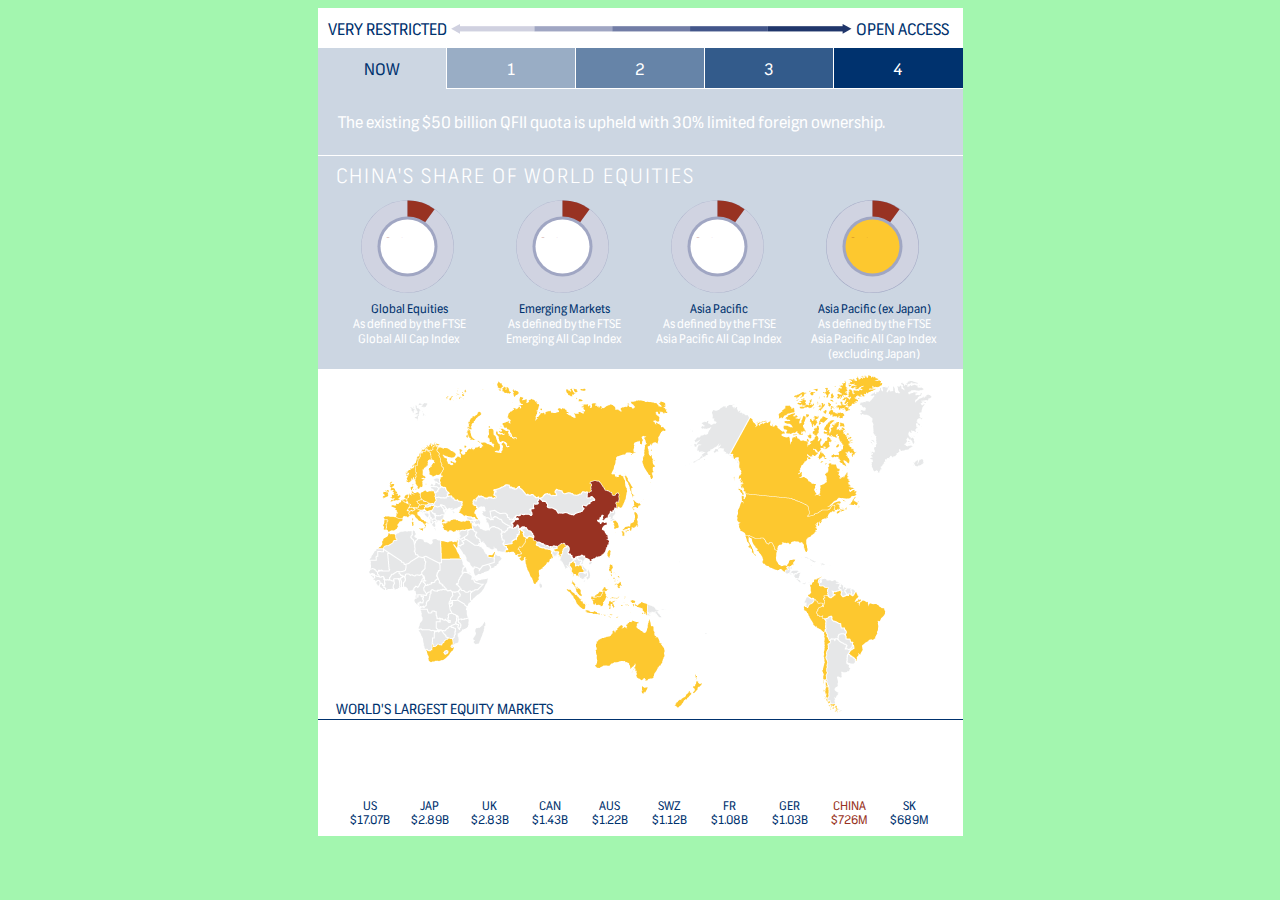
==== index.html @ be137152 "Version 0.0.2" ====
<!DOCTYPE html>
<html>
<head>
<!-- CSS -->
	<link href="css/interactive.css" type="text/css" rel="stylesheet" />
</head>
<body>
	<div id="interactiveWrapper">
<!-- Head -->
		<div id="header">
			<div class="left b5">VERY RESTRICTED</div>
			<div class="middle">
				<img src="img/range.svg" />
			</div>
			<div class="right b5">OPEN ACCESS</div>
		</div>
<!-- Menu -->
		<div id="menu">
			<div class="nav">
				<div id="now" class="button bg1 b5 selected" data-scenario="now" data-color="#ccd6e2">
					NOW
				</div>
				<div id="1" class="button bg2 w" data-scenario="1" data-color="#99adc5">
					1
				</div>
				<div id="2" class="button bg3 w" data-scenario="2" data-color="#6684a8">
					2
				</div>
				<div id="3" class="button bg4 w" data-scenario="3" data-color="#335b8b">
					3
				</div>
				<div id="4" class="button bg5 w" data-scenario="4" data-color="#00326e">
					4
				</div>
			</div>
		</div>
<!-- Region Dials -->
		<div id="dials" class="bg1">
			<div class="scenario w">
				The existing $50 billion QFII quota is upheld with 30% limited foreign ownership.
			</div>
			<div class="head w">
				CHINA'S SHARE OF WORLD EQUITIES
			</div>
			<div class="regions">
				<div class="region">
					<div id="global" class="dial">
						<svg version="1.1" xmlns="http://www.w3.org/2000/svg" x="0px" y="0px" width="93px" height="93px" viewBox="0 0 93 93" enable-background="new 0 0 93 93" xml:space="preserve">
							<g>
								<circle fill="#A0A6C3" cx="46.5" cy="46.5" r="46.3"/>
								<path opacity="0.5" fill="#FFFFFF" d="M46.5,46.499L73.551,9.269C94.111,24.208,98.67,52.986,83.729,73.551
									C68.791,94.109,40.014,98.67,19.449,83.729C-1.109,68.791-5.67,40.012,9.27,19.448C18.113,7.277,31.455,0.479,46.5,0.479
									V46.499z"/>
								<path fill="#983222" d="M46.5,46.499V0.479c10.344,0,18.682,2.71,27.051,8.79L46.5,46.499z"/>
								<circle fill="#A0A6C3" cx="46.5" cy="46.5" r="30"/>
								<circle fill="#FFFFFF" cx="46.5" cy="46.5" r="27"/>
							</g>
						</svg>
						<div class="dialBody" data-map="global"></div>
					</div>
					<div class="lead b5">
						Global Equities
					</div>
					<div class="copy w">
						As defined by the FTSE<br />
						Global All Cap Index
					</div>
				</div>
				<div class="region">
					<div id="emerging" class="dial">
						<svg version="1.1" xmlns="http://www.w3.org/2000/svg" x="0px" y="0px" width="93px" height="93px" viewBox="0 0 93 93" enable-background="new 0 0 93 93" xml:space="preserve">
							<g>
								<circle fill="#A0A6C3" cx="46.5" cy="46.5" r="46.3"/>
								<path opacity="0.5" fill="#FFFFFF" d="M46.5,46.499L73.551,9.269C94.111,24.208,98.67,52.986,83.729,73.551
									C68.791,94.109,40.014,98.67,19.449,83.729C-1.109,68.791-5.67,40.012,9.27,19.448C18.113,7.277,31.455,0.479,46.5,0.479
									V46.499z"/>
								<path fill="#983222" d="M46.5,46.499V0.479c10.344,0,18.682,2.71,27.051,8.79L46.5,46.499z"/>
								<circle fill="#A0A6C3" cx="46.5" cy="46.5" r="30"/>
								<circle fill="#FFFFFF" cx="46.5" cy="46.5" r="27"/>
							</g>
						</svg>
						<div class="dialBody" data-map="emerging"></div>
					</div>
					<div class="lead b5">
						Emerging Markets
					</div>
					<div class="copy w">
						As defined by the FTSE<br />
						Emerging All Cap Index
					</div>
				</div>
				<div class="region">
					<div id="pacific" class="dial">
						<svg version="1.1" xmlns="http://www.w3.org/2000/svg" x="0px" y="0px" width="93px" height="93px" viewBox="0 0 93 93" enable-background="new 0 0 93 93" xml:space="preserve">
							<g>
								<circle fill="#A0A6C3" cx="46.5" cy="46.5" r="46.3"/>
								<path opacity="0.5" fill="#FFFFFF" d="M46.5,46.499L73.551,9.269C94.111,24.208,98.67,52.986,83.729,73.551
									C68.791,94.109,40.014,98.67,19.449,83.729C-1.109,68.791-5.67,40.012,9.27,19.448C18.113,7.277,31.455,0.479,46.5,0.479
									V46.499z"/>
								<path fill="#983222" d="M46.5,46.499V0.479c10.344,0,18.682,2.71,27.051,8.79L46.5,46.499z"/>
								<circle fill="#A0A6C3" cx="46.5" cy="46.5" r="30"/>
								<circle fill="#FFFFFF" cx="46.5" cy="46.5" r="27"/>
							</g>
						</svg>
						<div class="dialBody" data-map="pacific"></div>
					</div>
					<div class="lead b5">
						Asia Pacific
					</div>
					<div class="copy w">
						As defined by the FTSE<br />
						Asia Pacific All Cap Index
					</div>
				</div>
				<div class="region">
					<div id="nojapan" class="dial">
						<svg version="1.1" xmlns="http://www.w3.org/2000/svg" x="0px" y="0px" width="93px" height="93px" viewBox="0 0 93 93" enable-background="new 0 0 93 93" xml:space="preserve">
							<g>
								<circle fill="#A0A6C3" cx="46.5" cy="46.5" r="46.5"/>
								<path opacity="0.5" fill="#FFFFFF" d="M46.5,46.499L73.551,9.269C94.111,24.208,98.67,52.986,83.729,73.551C68.791,94.109,40.014,98.67,19.449,83.729C-1.109,68.791-5.67,40.012,9.27,19.448C18.113,7.277,31.455,0.479,46.5,0.479V46.499z"/>
								<path fill="#983222" d="M46.5,46.499V0.479c10.344,0,18.682,2.71,27.051,8.79L46.5,46.499z"/>
								<circle fill="#A0A6C3" cx="46.5" cy="46.5" r="30"/>
								<circle fill="#FDC82F" cx="46.5" cy="46.5" r="27"/>
							</g>
						</svg>
						<div class="dialBody" data-map="nojapan"></div>
					</div>
					<div class="lead b5">
						Asia Pacific (ex Japan)
					</div>
					<div class="copy w">
						As defined by the FTSE<br />
						Asia Pacific All Cap Index<br />
						(excluding Japan)
					</div>
				</div>
			</div>
		</div>
<!-- Maps -->
		<div id="map">
			<img src="img/maps/global.png">
		</div>
<!-- Country Comparison -->
		<div id="comparison" class="b5">
			<div class="lead">
				WORLD'S LARGEST EQUITY MARKETS
			</div>
			<div class="countries">
				<div class="country">
					<div class="circle">

					</div>
					<div class="abbr">
						US
					</div>
					<div class="value">
						$17.07B
					</div>
				</div>
				<div class="country">
					<div class="circle">

					</div>
					<div class="abbr">
						JAP
					</div>
					<div class="value">
						$2.89B
					</div>
				</div>
				<div class="country">
					<div class="circle">

					</div>
					<div class="abbr">
						UK
					</div>
					<div class="value">
						$2.83B
					</div>
				</div>
				<div class="country">
					<div class="circle">

					</div>
					<div class="abbr">
						CAN
					</div>
					<div class="value">
						$1.43B
					</div>
				</div>
				<div class="country">
					<div class="circle">

					</div>
					<div class="abbr">
						AUS
					</div>
					<div class="value">
						$1.22B
					</div>
				</div>
				<div class="country">
					<div class="circle">

					</div>
					<div class="abbr">
						SWZ
					</div>
					<div class="value">
						$1.12B
					</div>
				</div>
				<div class="country">
					<div class="circle">

					</div>
					<div class="abbr">
						FR
					</div>
					<div class="value">
						$1.08B
					</div>
				</div>
				<div class="country">
					<div class="circle">

					</div>
					<div class="abbr">
						GER
					</div>
					<div class="value">
						$1.03B
					</div>
				</div>
				<div class="country r">
					<div class="circle">

					</div>
					<div class="abbr">
						CHINA
					</div>
					<div class="value">
						$726M
					</div>
				</div>
				<div class="country">
					<div class="circle">

					</div>
					<div class="abbr">
						SK
					</div>
					<div class="value">
						$689M
					</div>
				</div>
			</div>
		</div>
	</div>
<!-- JS -->
	<script src="js/lib/ko.min.js" type="text/javascript"></script>
	<script src="js/lib/ko-mapping.min.js" type="text/javascript"></script>
	<script src="js/lib/d3.min.js" type="text/javascript"></script>
	<script src="js/lib/jquery.min.js" type="text/javascript"></script>
	<script src="js/interactive.js" type="text/javascript"></script>
</body>
</html>
---- css/interactive.css ----
/*
Fonts
*/

@font-face {
	font-family: Frank;
	src: url(../font/Frank-Regular.otf);
}
@font-face {
	font-family: Frank-Italic;
	src: url(../font/Frank-Italic.otf);
}
@font-face {
	font-family: Frank-Bold;
	src: url(../font/Frank-Bold.otf);
}
@font-face {
	font-family: Frank-BoldItalic;
	src: url(../font/Frank-BoldItalic.otf);
}
@font-face {
	font-family: Frank-Light;
	src: url(../font/Frank-Light.otf);
}
@font-face {
	font-family: Frank-LightItalic;
	src: url(../font/Frank-LightItalic.otf);
}
@font-face {
	font-family: Frank-Medium;
	src: url(../font/Frank-Medium.otf);
}
@font-face {
	font-family: Frank-MediumItalic;
	src: url(../font/Frank-MediumItalic.otf);
}
@font-face {
	font-family: Frank-Thin;
	src: url(../font/Frank-Thin.otf);
}
@font-face {
	font-family: Frank-ThinItalic;
	src: url(../font/Frank-ThinItalic.otf);
}

/*
Color Palette
*/

/* white */
.w {
	color: #ffffff;
}
/* off-white */
.ow {
	color: #e5e5e5;
}
/* blue1 */
.b1 {
	color: #ccd6e2;
}
/* blue2 */
.b2 {
	color: #99adc5;
}
/* blue3 */
.b3 {
	color: #6684a8;
}
/* blue4 */
.b4 {
	color: #335b8b;
}
/* blue5 */
.b5 {
	color: #00326e;
}
/* red */
.r {
	color: #983222;
}
/* yellow */
.y {
	color: #fdc82f;
}
/* bg1 */
.bg1 {
	background-color: #ccd6e2;
}
/* bg2 */
.bg2 {
	background-color: #99adc5;
}
/* bg3 */
.bg3 {
	background-color: #6684a8;
}
/* bg4 */
.bg4 {
	background-color: #335b8b;
}
/* bg5 */
.bg5 {
	background-color: #00326e;
}

/*
 Core Styles
 */

html {
	background-color: rgba(124, 242, 141, .7);
}
#interactiveWrapper {
	position: relative;
	width: 645px;
	height: 828px;
	margin: 0 auto;
	background-color: rgba(255, 255, 255, 1);
	font-family: Frank;
}

/*
Header Styles
*/

#header {
	position: absolute;
	top: 0px;
	left: 0px;
	width: 625px;
	height: 40px;
	margin: 0 10px;
	font-size: 16px;
}
#header .left {
	position: absolute;
	top: 0px;
	left: 0px;
	width: 121px;
	height: 24px;
	padding: 12px 0 4px 0;
	display: inline-block;
}
#header .middle {
	position: absolute;
	top: 0px;
	left: 121px;
	width: 407px;
	height: 24px;
	padding: 12px 0 4px 0;
	display: inline-block;
}
#header .middle img {
	position: absolute;
	top: 0px;
	padding: 8px 0 0 0;
}
#header .right {
	position: absolute;
	top: 0px;
	left: 528px;
	width: 96px;
	height: 24px;
	padding: 12px 0 4px 0;
	display: block;
}

/*
Menu Styles
*/

#menu {
	position: absolute;
	top: 40px;
	left: 0px;
	width: 645px;
	height: 42px;
}
#menu .nav {
	position: absolute;
	top: 0px;
	left: 0px;
	width: 645px;
	height: 40px;
	font-size: 0px;
}
#menu .nav .button {
	position: relative;
	top: 0px;
	left: 0px;
	width: 128px;
	height: 28px;
	padding: 12px 0 0 0;
	display: inline-block;
	font-size: 16px;
	text-align: center;
	border-left: 1px solid #ffffff;
	border-bottom: 1px solid #ffffff;
	cursor: pointer;
}
#menu .nav .button:first-child {
	border-left: none;
}
#menu .nav .button:last-child {
	width: 129px;
}
#menu .nav .button:nth-child(1).selected {
	border-bottom: 1px solid #ccd6e2;
}
#menu .nav .button:nth-child(2).selected {
	border-bottom: 1px solid #99adc5;
}
#menu .nav .button:nth-child(3).selected {
	border-bottom: 1px solid #6684a8;
}
#menu .nav .button:nth-child(4).selected {
	border-bottom: 1px solid #335b8b;
}
#menu .nav .button:nth-child(5).selected {
	border-bottom: 1px solid #00326e;
}

/*
Dials Styles
*/

#dials {
	position: absolute;
	top: 81px;
	left: 0px;
	width: 645px;
	height: 280px;
}
#dials .scenario {
	position: absolute;
	top: 0px;
	left: 0px;
	width: 605px;
	height: 42px;
	padding: 24px 20px 0 20px;
	border-bottom: 1px solid #ffffff;
}
#dials .head {
	position: absolute;
	top: 67px;
	left: 0px;
	width: 609px;
	height: 24px;
	padding: 8px 0;
	margin: 0 18px;
	font-family: Frank-Light;
	font-size: 20px;
	letter-spacing: 2px;
}
#dials .regions {
	position: absolute;
	top: 107px;
	left: 0px;
	width: 617px;
	height: 164px;
	padding: 4px 0 5px 0;
	margin: 0 14px;
}
#dials .regions .region {
	position: relative;
	top: 0px;
	left: 0px;
	width: 132px;
	height: inherit;
	padding: 0 10px;
	display: inline-block;
	font-size: 0px;
	text-align: center;
}
#dials .regions .region .dial {
	position: relative;
	width: 132px;
	height: 93px;
}
#dials .regions .region .dial .percent {
	position: absolute;
	top: 0px;
	left: 0px;
	width: 53px;
	height: 21px;
	margin: 35px 41px;
	padding: 2px 0 0 0;
	font-size: 16px;
	text-align: center;
}
#dials .regions .region .dial .dialBody {
	position: absolute;
	top: 0px;
	left: 0px;
	width: 93px;
	height: 93px;
	margin: 0 20px;
	background: transparent;
	cursor: pointer;
	z-index: 1000;
}
#dials .regions .region .lead {
	position: absolute;
	top: 93px;
	left: 0px;
	width: 155px;
	height: 16px;
	padding: 8px 0 0 0;
	font-size: 12px;
	text-align: center;
}
#dials .regions .region .copy {
	position: absolute;
	top: 116px;
	left: 0px;
	width: 155px;
	height: 20px;
	font-size: 12px;
	text-align: center;
}

/*
Map Styles
*/

#map {
	position: absolute;
	top: 361px;
	left: 0px;
	width: 645px;
	height: 350px;
}
#map .img1 {

}
#map .img2 {

}
#map .img3 {

}
#map .img4 {

}
#map .img5 {

}

/*
Comparison Styles
*/

#comparison {
	position: absolute;
	top: 684px;
	left: 0px;
	width: 645px;
	height: 144px;
	font-size: 0px;
}
#comparison .lead {
	position: absolute;
	top: 0px;
	left: 0px;
	width: 609px;
	height: 19px;
	padding: 8px 18px 0 18px;
	font-size: 14px;
	border-bottom: 1px solid #00326e;
}
#comparison .countries {
	position: absolute;
	top: 28px;
	left: 0px;
	width: 601px;
	height: 116px;
	padding: 0 22px;
}
#comparison .countries .country {
	position: relative;
	top: 0px;
	left: 0px;
	width: 60px;
	height: 100px;
	padding: 8px 0;
	font-size: 12px;
	display: inline-block;
}
#comparison .countries .country .circle {
	position: absolute;
	top: 0px;
	left: 0px;
	width: 60px;
	height: 68px;
	padding: 8px 0 0 0;
	display: block;
}
#comparison .countries .country .abbr {
	position: absolute;
	top: 76px;
	left: 0px;
	width: 60px;
	height: 16px;
	padding: 2px 0 0 0;
	text-align: center;
}
#comparison .countries .country .value {
	position: absolute;
	top: 92px;
	left: 0px;
	width: 60px;
	height: 16px;
	text-align: center;
}
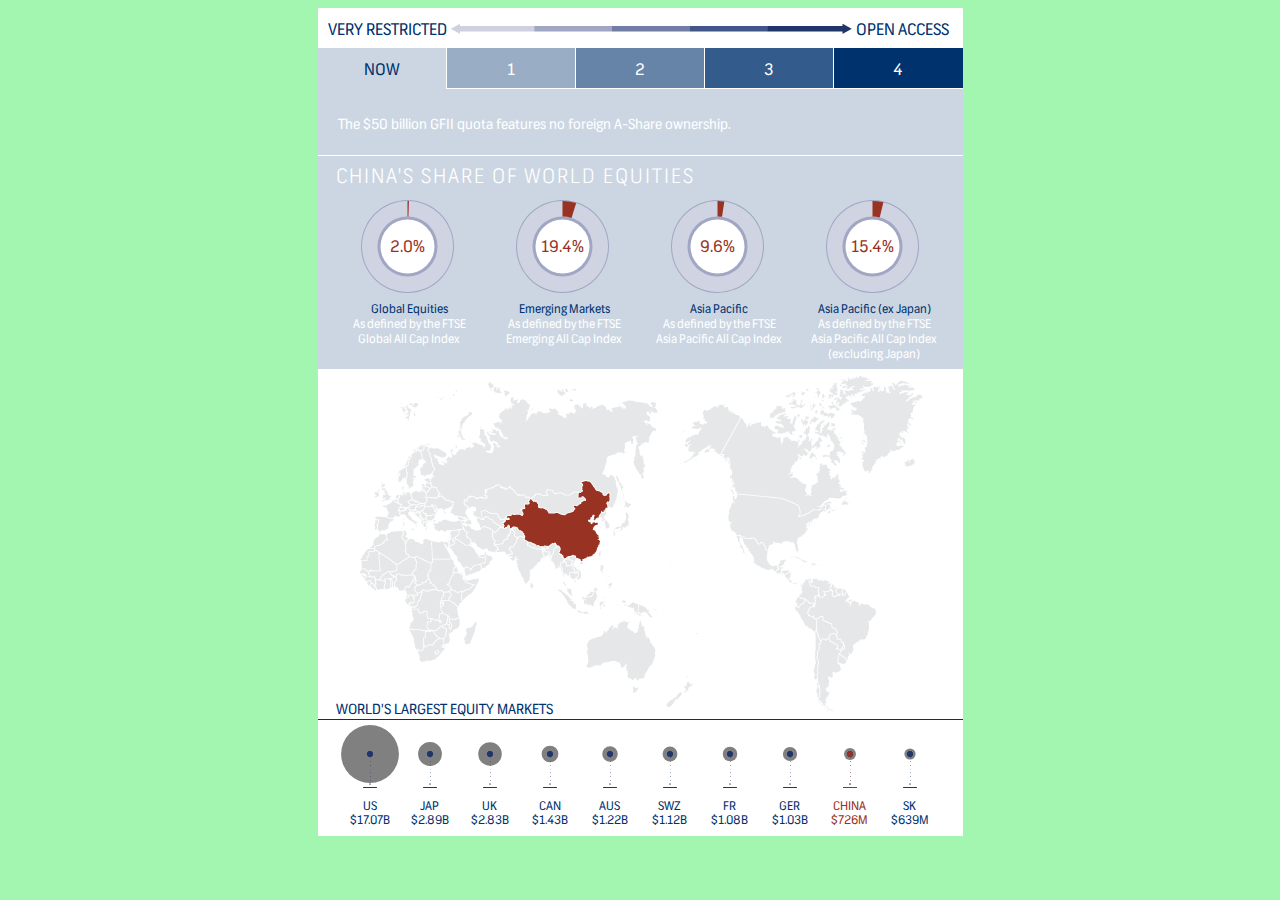
==== commit dc06312f: "Version 0.0.3" ====
--- a/index.html
+++ b/index.html
@@ -10,35 +10,23 @@
 		<div id="header">
 			<div class="left b5">VERY RESTRICTED</div>
 			<div class="middle">
-				<img src="img/range.svg" />
+				<img src="img/range.png" />
 			</div>
 			<div class="right b5">OPEN ACCESS</div>
 		</div>
 <!-- Menu -->
 		<div id="menu">
 			<div class="nav">
-				<div id="now" class="button bg1 b5 selected" data-scenario="now" data-color="#ccd6e2">
-					NOW
-				</div>
-				<div id="1" class="button bg2 w" data-scenario="1" data-color="#99adc5">
-					1
-				</div>
-				<div id="2" class="button bg3 w" data-scenario="2" data-color="#6684a8">
-					2
-				</div>
-				<div id="3" class="button bg4 w" data-scenario="3" data-color="#335b8b">
-					3
-				</div>
-				<div id="4" class="button bg5 w" data-scenario="4" data-color="#00326e">
-					4
-				</div>
+				<div id="now" class="button bg1 b5 selected" data-scenario="now" data-color="#ccd6e2">NOW</div>
+				<div id="1" class="button bg2 w" data-scenario="1" data-color="#99adc5">1</div>
+				<div id="2" class="button bg3 w" data-scenario="2" data-color="#6684a8">2</div>
+				<div id="3" class="button bg4 w" data-scenario="3" data-color="#335b8b">3</div>
+				<div id="4" class="button bg5 w" data-scenario="4" data-color="#00326e">4</div>
 			</div>
 		</div>
 <!-- Region Dials -->
 		<div id="dials" class="bg1">
-			<div class="scenario w">
-				The existing $50 billion QFII quota is upheld with 30% limited foreign ownership.
-			</div>
+			<div class="scenario w"></div>
 			<div class="head w">
 				CHINA'S SHARE OF WORLD EQUITIES
 			</div>
@@ -47,16 +35,14 @@
 					<div id="global" class="dial">
 						<svg version="1.1" xmlns="http://www.w3.org/2000/svg" x="0px" y="0px" width="93px" height="93px" viewBox="0 0 93 93" enable-background="new 0 0 93 93" xml:space="preserve">
 							<g>
-								<circle fill="#A0A6C3" cx="46.5" cy="46.5" r="46.3"/>
-								<path opacity="0.5" fill="#FFFFFF" d="M46.5,46.499L73.551,9.269C94.111,24.208,98.67,52.986,83.729,73.551
-									C68.791,94.109,40.014,98.67,19.449,83.729C-1.109,68.791-5.67,40.012,9.27,19.448C18.113,7.277,31.455,0.479,46.5,0.479
-									V46.499z"/>
-								<path fill="#983222" d="M46.5,46.499V0.479c10.344,0,18.682,2.71,27.051,8.79L46.5,46.499z"/>
+								<circle fill="#A0A6C3" cx="46.5" cy="46.5" r="46.5"/>
+								<circle opacity="0.5" fill="#FFFFFF" cx="46.5" cy="46.5" r="45.5" />
 								<circle fill="#A0A6C3" cx="46.5" cy="46.5" r="30"/>
 								<circle fill="#FFFFFF" cx="46.5" cy="46.5" r="27"/>
 							</g>
 						</svg>
 						<div class="dialBody" data-map="global"></div>
+						<div class="percent r"></div>
 					</div>
 					<div class="lead b5">
 						Global Equities
@@ -70,16 +56,14 @@
 					<div id="emerging" class="dial">
 						<svg version="1.1" xmlns="http://www.w3.org/2000/svg" x="0px" y="0px" width="93px" height="93px" viewBox="0 0 93 93" enable-background="new 0 0 93 93" xml:space="preserve">
 							<g>
-								<circle fill="#A0A6C3" cx="46.5" cy="46.5" r="46.3"/>
-								<path opacity="0.5" fill="#FFFFFF" d="M46.5,46.499L73.551,9.269C94.111,24.208,98.67,52.986,83.729,73.551
-									C68.791,94.109,40.014,98.67,19.449,83.729C-1.109,68.791-5.67,40.012,9.27,19.448C18.113,7.277,31.455,0.479,46.5,0.479
-									V46.499z"/>
-								<path fill="#983222" d="M46.5,46.499V0.479c10.344,0,18.682,2.71,27.051,8.79L46.5,46.499z"/>
+								<circle fill="#A0A6C3" cx="46.5" cy="46.5" r="46.5"/>
+								<circle opacity="0.5" fill="#FFFFFF" cx="46.5" cy="46.5" r="45.5" />
 								<circle fill="#A0A6C3" cx="46.5" cy="46.5" r="30"/>
 								<circle fill="#FFFFFF" cx="46.5" cy="46.5" r="27"/>
 							</g>
 						</svg>
 						<div class="dialBody" data-map="emerging"></div>
+						<div class="percent r"></div>
 					</div>
 					<div class="lead b5">
 						Emerging Markets
@@ -93,16 +77,14 @@
 					<div id="pacific" class="dial">
 						<svg version="1.1" xmlns="http://www.w3.org/2000/svg" x="0px" y="0px" width="93px" height="93px" viewBox="0 0 93 93" enable-background="new 0 0 93 93" xml:space="preserve">
 							<g>
-								<circle fill="#A0A6C3" cx="46.5" cy="46.5" r="46.3"/>
-								<path opacity="0.5" fill="#FFFFFF" d="M46.5,46.499L73.551,9.269C94.111,24.208,98.67,52.986,83.729,73.551
-									C68.791,94.109,40.014,98.67,19.449,83.729C-1.109,68.791-5.67,40.012,9.27,19.448C18.113,7.277,31.455,0.479,46.5,0.479
-									V46.499z"/>
-								<path fill="#983222" d="M46.5,46.499V0.479c10.344,0,18.682,2.71,27.051,8.79L46.5,46.499z"/>
+								<circle fill="#A0A6C3" cx="46.5" cy="46.5" r="46.5"/>
+								<circle opacity="0.5" fill="#FFFFFF" cx="46.5" cy="46.5" r="45.5" />
 								<circle fill="#A0A6C3" cx="46.5" cy="46.5" r="30"/>
 								<circle fill="#FFFFFF" cx="46.5" cy="46.5" r="27"/>
 							</g>
 						</svg>
 						<div class="dialBody" data-map="pacific"></div>
+						<div class="percent r"></div>
 					</div>
 					<div class="lead b5">
 						Asia Pacific
@@ -117,13 +99,13 @@
 						<svg version="1.1" xmlns="http://www.w3.org/2000/svg" x="0px" y="0px" width="93px" height="93px" viewBox="0 0 93 93" enable-background="new 0 0 93 93" xml:space="preserve">
 							<g>
 								<circle fill="#A0A6C3" cx="46.5" cy="46.5" r="46.5"/>
-								<path opacity="0.5" fill="#FFFFFF" d="M46.5,46.499L73.551,9.269C94.111,24.208,98.67,52.986,83.729,73.551C68.791,94.109,40.014,98.67,19.449,83.729C-1.109,68.791-5.67,40.012,9.27,19.448C18.113,7.277,31.455,0.479,46.5,0.479V46.499z"/>
-								<path fill="#983222" d="M46.5,46.499V0.479c10.344,0,18.682,2.71,27.051,8.79L46.5,46.499z"/>
+								<circle opacity="0.5" fill="#FFFFFF" cx="46.5" cy="46.5" r="45.5" />
 								<circle fill="#A0A6C3" cx="46.5" cy="46.5" r="30"/>
-								<circle fill="#FDC82F" cx="46.5" cy="46.5" r="27"/>
+								<circle fill="#FFFFFF" cx="46.5" cy="46.5" r="27"/>
 							</g>
 						</svg>
 						<div class="dialBody" data-map="nojapan"></div>
+						<div class="percent r"></div>
 					</div>
 					<div class="lead b5">
 						Asia Pacific (ex Japan)
@@ -138,132 +120,49 @@
 		</div>
 <!-- Maps -->
 		<div id="map">
-			<img src="img/maps/global.png">
+			<img src="img/maps/china.png">
 		</div>
 <!-- Country Comparison -->
 		<div id="comparison" class="b5">
 			<div class="lead">
 				WORLD'S LARGEST EQUITY MARKETS
 			</div>
-			<div class="countries">
-				<div class="country">
+			<div class="countries" data-bind="foreach: rankings">
+				<div class="country" data-bind="attr: {id: name}">
 					<div class="circle">
-
+						<svg width="60" height="68">
+							<circle cx="30" cy="34" data-bind="attr: {r: Math.sqrt(data) * 7}" fill="gray" />
+						</svg>
+						<!-- ko if: name === 'CHINA' -->
+						<img src="img/red-rank.png" />
+						<!-- /ko -->
+						<!-- ko ifnot: name === 'CHINA' -->
+						<img src="img/rank.png" />
+						<!-- /ko -->
 					</div>
-					<div class="abbr">
-						US
-					</div>
-					<div class="value">
-						$17.07B
-					</div>
-				</div>
-				<div class="country">
-					<div class="circle">
-
-					</div>
-					<div class="abbr">
-						JAP
-					</div>
-					<div class="value">
-						$2.89B
-					</div>
-				</div>
-				<div class="country">
-					<div class="circle">
-
-					</div>
-					<div class="abbr">
-						UK
-					</div>
-					<div class="value">
-						$2.83B
-					</div>
-				</div>
-				<div class="country">
-					<div class="circle">
-
-					</div>
-					<div class="abbr">
-						CAN
-					</div>
-					<div class="value">
-						$1.43B
-					</div>
-				</div>
-				<div class="country">
-					<div class="circle">
-
-					</div>
-					<div class="abbr">
-						AUS
-					</div>
-					<div class="value">
-						$1.22B
-					</div>
-				</div>
-				<div class="country">
-					<div class="circle">
-
-					</div>
-					<div class="abbr">
-						SWZ
-					</div>
-					<div class="value">
-						$1.12B
-					</div>
-				</div>
-				<div class="country">
-					<div class="circle">
-
-					</div>
-					<div class="abbr">
-						FR
-					</div>
-					<div class="value">
-						$1.08B
-					</div>
-				</div>
-				<div class="country">
-					<div class="circle">
-
-					</div>
-					<div class="abbr">
-						GER
-					</div>
-					<div class="value">
-						$1.03B
-					</div>
-				</div>
-				<div class="country r">
-					<div class="circle">
-
-					</div>
-					<div class="abbr">
-						CHINA
-					</div>
-					<div class="value">
-						$726M
-					</div>
-				</div>
-				<div class="country">
-					<div class="circle">
-
-					</div>
-					<div class="abbr">
-						SK
-					</div>
-					<div class="value">
-						$689M
-					</div>
+					<div class="abbr" data-bind="text: name"></div>
+					<div class="value" data-bind="text: formatted"></div>
 				</div>
 			</div>
 		</div>
 	</div>
 <!-- JS -->
 	<script src="js/lib/ko.min.js" type="text/javascript"></script>
-	<script src="js/lib/ko-mapping.min.js" type="text/javascript"></script>
 	<script src="js/lib/d3.min.js" type="text/javascript"></script>
 	<script src="js/lib/jquery.min.js" type="text/javascript"></script>
 	<script src="js/interactive.js" type="text/javascript"></script>
+<!-- Image Pre-loader -->
+	<script>
+	var images = ['img/maps/china.png','img/maps/global.png','img/maps/emerging.png','img/maps/pacific.png','img/maps/nojapan.png','img/red-rank.png','img/rank.png','img/range.png'],
+	    k = null,
+	    img = null;
+	    for (k in images) {
+	        if (images.hasOwnProperty(k)) {
+	            img = new Image();
+	            img.src = images[k];
+	            images[k] = img;
+	        };
+	    };
+	</script>
 </body>
 </html>--- a/css/interactive.css
+++ b/css/interactive.css
@@ -76,7 +76,7 @@
 	color: #00326e;
 }
 /* red */
-.r {
+.r, #CHINA {
 	color: #983222;
 }
 /* yellow */
@@ -154,7 +154,7 @@
 #header .middle img {
 	position: absolute;
 	top: 0px;
-	padding: 8px 0 0 0;
+	padding: 11px 0 0 0;
 }
 #header .right {
 	position: absolute;
@@ -237,9 +237,10 @@
 	top: 0px;
 	left: 0px;
 	width: 605px;
-	height: 42px;
-	padding: 24px 20px 0 20px;
+	height: 40px;
+	padding: 26px 20px 0 20px;
 	border-bottom: 1px solid #ffffff;
+	font-size: 14px;
 }
 #dials .head {
 	position: absolute;
@@ -284,7 +285,7 @@
 	left: 0px;
 	width: 53px;
 	height: 21px;
-	margin: 35px 41px;
+	margin: 35px 41px 35px 39px;
 	padding: 2px 0 0 0;
 	font-size: 16px;
 	text-align: center;
@@ -396,6 +397,16 @@
 	padding: 8px 0 0 0;
 	display: block;
 }
+#comparison .countries .country .circle img {
+	position: absolute;
+	top: 0px;
+	left: 0px;
+}
+#comparison .countries .country .circle svg {
+	position: absolute;
+	top: 0px;
+	left: 0px;
+}
 #comparison .countries .country .abbr {
 	position: absolute;
 	top: 76px;
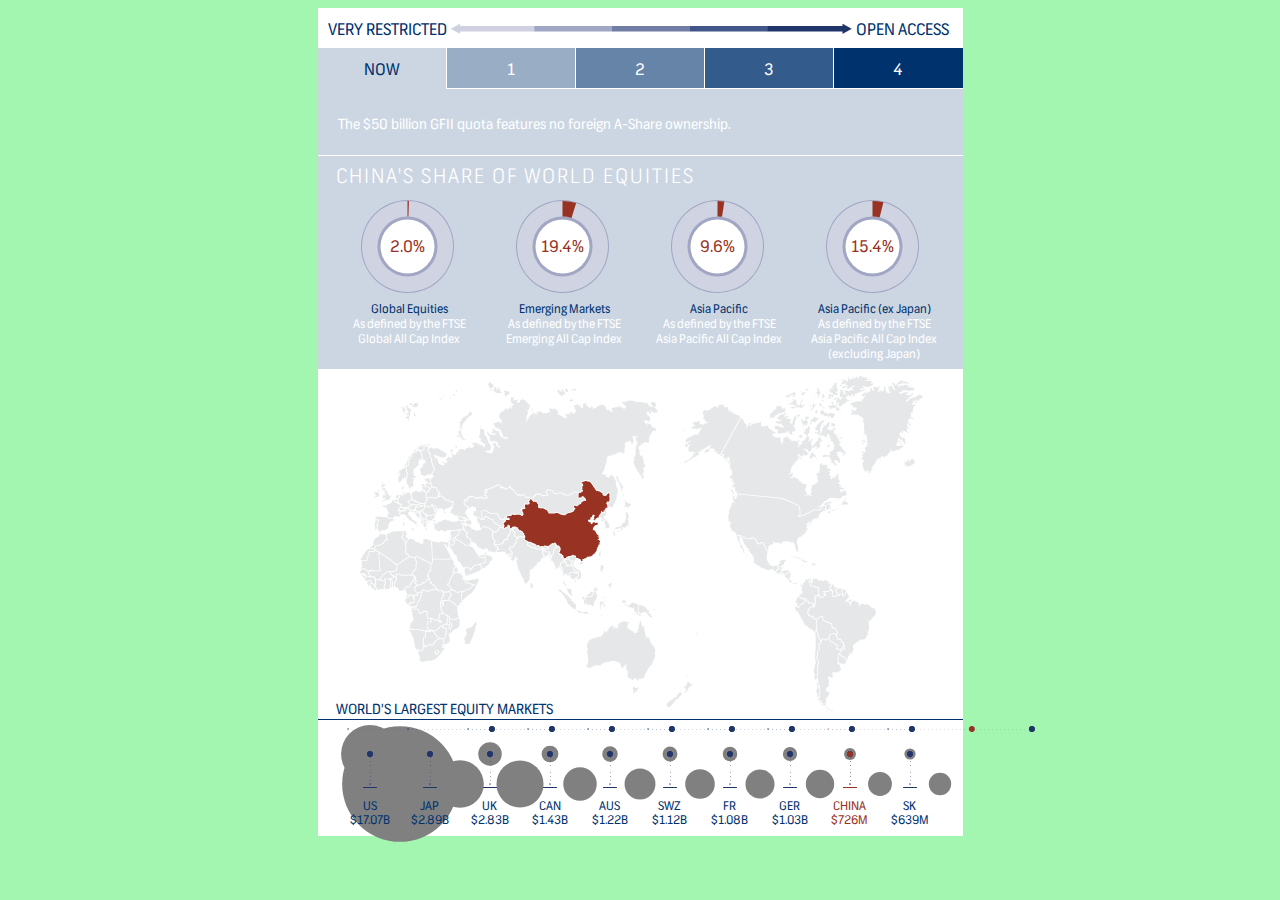
==== commit ce09209c: "Version 0.1.0 - Demo" ====
--- a/index.html
+++ b/index.html
@@ -1,6 +1,16 @@
+<!--
+Project: China's Share of World Equities Interactive
+Client: FTSE
+File: index.html
+By: Column Five Media, Inc.
+Author: Ben Cordier
+-->
+
 <!DOCTYPE html>
 <html>
 <head>
+	<meta charset="utf-8" />
+	<meta id="interactiveViewport" name="viewport" content="width=device-width" />
 <!-- CSS -->
 	<link href="css/interactive.css" type="text/css" rel="stylesheet" />
 </head>
@@ -120,6 +130,7 @@
 		</div>
 <!-- Maps -->
 		<div id="map">
+			<!-- Show Default China Map on Init -->
 			<img src="img/maps/china.png">
 		</div>
 <!-- Country Comparison -->
@@ -130,14 +141,19 @@
 			<div class="countries" data-bind="foreach: rankings">
 				<div class="country" data-bind="attr: {id: name}">
 					<div class="circle">
-						<svg width="60" height="68">
+						<svg class="desktop" width="60" height="68">
 							<circle cx="30" cy="34" data-bind="attr: {r: Math.sqrt(data) * 7}" fill="gray" />
 						</svg>
+						<svg class="mobile" width="120" height="128">
+							<circle cx="60" cy="64" data-bind="attr: {r: Math.sqrt(data) * 14}" fill="gray" />
+						</svg>
 						<!-- ko if: name === 'CHINA' -->
-						<img src="img/red-rank.png" />
+						<img class="desktop" src="img/red-rank.png" />
+						<img class="mobile" src="img/horizontal-red.png" />
 						<!-- /ko -->
 						<!-- ko ifnot: name === 'CHINA' -->
-						<img src="img/rank.png" />
+						<img class="desktop" src="img/rank.png" />
+						<img class="mobile" src="img/horizontal.png" />
 						<!-- /ko -->
 					</div>
 					<div class="abbr" data-bind="text: name"></div>
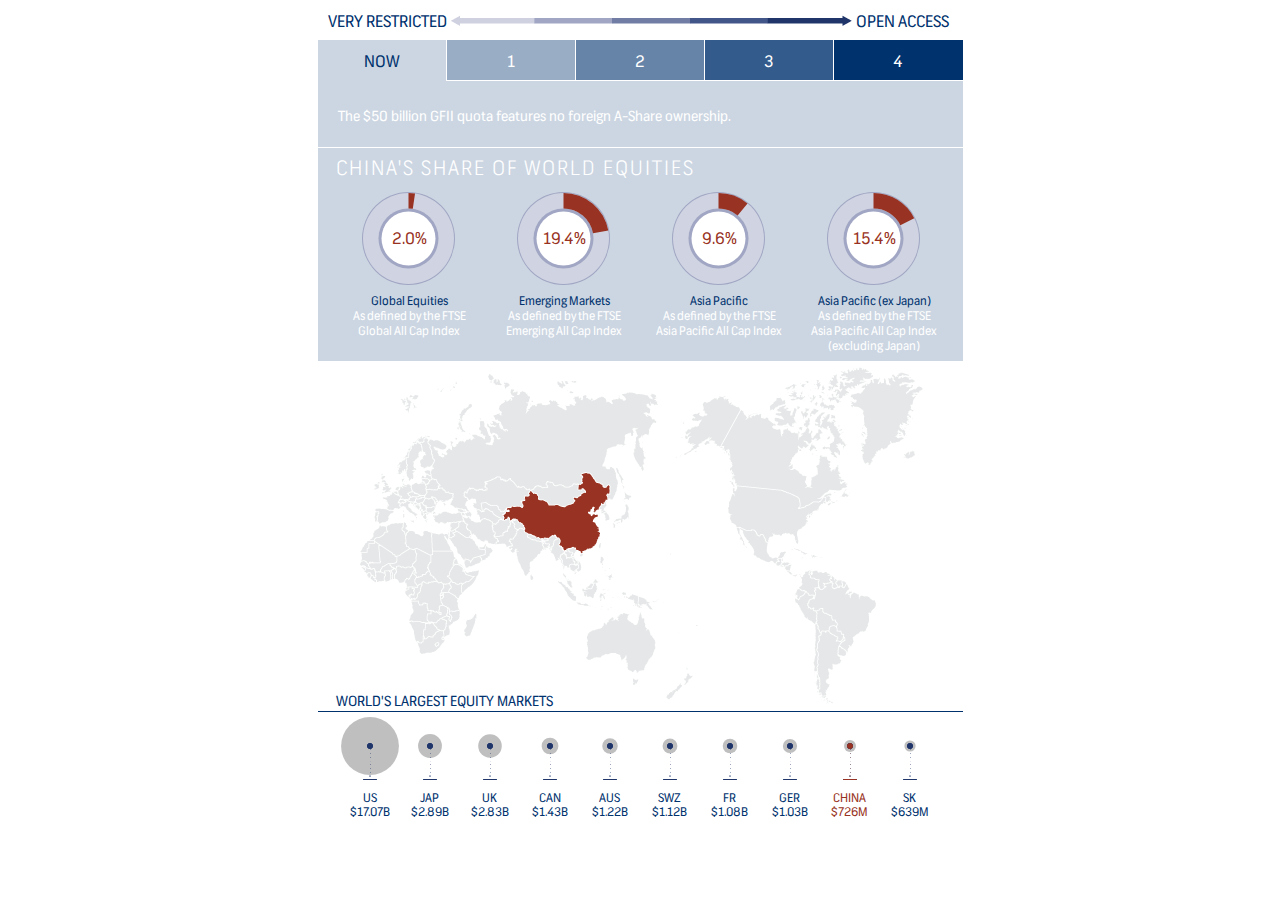
==== commit 11543a09: "Version 1.2" ====
--- a/index.html
+++ b/index.html
@@ -42,17 +42,18 @@
 			</div>
 			<div class="regions">
 				<div class="region">
-					<div id="global" class="dial">
-						<svg version="1.1" xmlns="http://www.w3.org/2000/svg" x="0px" y="0px" width="93px" height="93px" viewBox="0 0 93 93" enable-background="new 0 0 93 93" xml:space="preserve">
-							<g>
-								<circle fill="#A0A6C3" cx="46.5" cy="46.5" r="46.5"/>
-								<circle opacity="0.5" fill="#FFFFFF" cx="46.5" cy="46.5" r="45.5" />
-								<circle fill="#A0A6C3" cx="46.5" cy="46.5" r="30"/>
-								<circle fill="#FFFFFF" cx="46.5" cy="46.5" r="27"/>
-							</g>
-						</svg>
-						<div class="dialBody" data-map="global"></div>
-						<div class="percent r"></div>
+					<div id="global" class="dial" data-map="global">
+						<div class="dialBody">
+							<svg version="1.1" xmlns="http://www.w3.org/2000/svg" x="0px" y="0px" width="93px" height="93px" viewBox="0 0 93 93" enable-background="new 0 0 93 93" xml:space="preserve">
+								<g>
+									<circle fill="#A0A6C3" cx="46.5" cy="46.5" r="46.5"/>
+									<circle opacity="0.5" fill="#FFFFFF" cx="46.5" cy="46.5" r="45.5" />
+									<circle fill="#A0A6C3" cx="46.5" cy="46.5" r="30"/>
+									<circle class="dialCenter" fill="#FFFFFF" cx="46.5" cy="46.5" r="27"/>
+								</g>
+							</svg>
+							<div class="percent r"></div>
+						</div>
 					</div>
 					<div class="lead b5">
 						Global Equities
@@ -63,17 +64,18 @@
 					</div>
 				</div>
 				<div class="region">
-					<div id="emerging" class="dial">
-						<svg version="1.1" xmlns="http://www.w3.org/2000/svg" x="0px" y="0px" width="93px" height="93px" viewBox="0 0 93 93" enable-background="new 0 0 93 93" xml:space="preserve">
-							<g>
-								<circle fill="#A0A6C3" cx="46.5" cy="46.5" r="46.5"/>
-								<circle opacity="0.5" fill="#FFFFFF" cx="46.5" cy="46.5" r="45.5" />
-								<circle fill="#A0A6C3" cx="46.5" cy="46.5" r="30"/>
-								<circle fill="#FFFFFF" cx="46.5" cy="46.5" r="27"/>
-							</g>
-						</svg>
-						<div class="dialBody" data-map="emerging"></div>
-						<div class="percent r"></div>
+					<div id="emerging" class="dial" data-map="emerging">
+						<div class="dialBody">
+							<svg version="1.1" xmlns="http://www.w3.org/2000/svg" x="0px" y="0px" width="93px" height="93px" viewBox="0 0 93 93" enable-background="new 0 0 93 93" xml:space="preserve">
+								<g>
+									<circle fill="#A0A6C3" cx="46.5" cy="46.5" r="46.5"/>
+									<circle opacity="0.5" fill="#FFFFFF" cx="46.5" cy="46.5" r="45.5" />
+									<circle fill="#A0A6C3" cx="46.5" cy="46.5" r="30"/>
+									<circle class="dialCenter" fill="#FFFFFF" cx="46.5" cy="46.5" r="27"/>
+								</g>
+							</svg>
+							<div class="percent r"></div>
+						</div>
 					</div>
 					<div class="lead b5">
 						Emerging Markets
@@ -84,17 +86,18 @@
 					</div>
 				</div>
 				<div class="region">
-					<div id="pacific" class="dial">
-						<svg version="1.1" xmlns="http://www.w3.org/2000/svg" x="0px" y="0px" width="93px" height="93px" viewBox="0 0 93 93" enable-background="new 0 0 93 93" xml:space="preserve">
-							<g>
-								<circle fill="#A0A6C3" cx="46.5" cy="46.5" r="46.5"/>
-								<circle opacity="0.5" fill="#FFFFFF" cx="46.5" cy="46.5" r="45.5" />
-								<circle fill="#A0A6C3" cx="46.5" cy="46.5" r="30"/>
-								<circle fill="#FFFFFF" cx="46.5" cy="46.5" r="27"/>
-							</g>
-						</svg>
-						<div class="dialBody" data-map="pacific"></div>
-						<div class="percent r"></div>
+					<div id="pacific" class="dial" data-map="pacific">
+						<div class="dialBody">
+							<svg version="1.1" xmlns="http://www.w3.org/2000/svg" x="0px" y="0px" width="93px" height="93px" viewBox="0 0 93 93" enable-background="new 0 0 93 93" xml:space="preserve">
+								<g>
+									<circle fill="#A0A6C3" cx="46.5" cy="46.5" r="46.5"/>
+									<circle opacity="0.5" fill="#FFFFFF" cx="46.5" cy="46.5" r="45.5" />
+									<circle fill="#A0A6C3" cx="46.5" cy="46.5" r="30"/>
+									<circle class="dialCenter" fill="#FFFFFF" cx="46.5" cy="46.5" r="27"/>
+								</g>
+							</svg>
+							<div class="percent r"></div>
+						</div>
 					</div>
 					<div class="lead b5">
 						Asia Pacific
@@ -105,17 +108,18 @@
 					</div>
 				</div>
 				<div class="region">
-					<div id="nojapan" class="dial">
-						<svg version="1.1" xmlns="http://www.w3.org/2000/svg" x="0px" y="0px" width="93px" height="93px" viewBox="0 0 93 93" enable-background="new 0 0 93 93" xml:space="preserve">
-							<g>
-								<circle fill="#A0A6C3" cx="46.5" cy="46.5" r="46.5"/>
-								<circle opacity="0.5" fill="#FFFFFF" cx="46.5" cy="46.5" r="45.5" />
-								<circle fill="#A0A6C3" cx="46.5" cy="46.5" r="30"/>
-								<circle fill="#FFFFFF" cx="46.5" cy="46.5" r="27"/>
-							</g>
-						</svg>
-						<div class="dialBody" data-map="nojapan"></div>
-						<div class="percent r"></div>
+					<div id="nojapan" class="dial" data-map="nojapan">
+						<div class="dialBody">
+							<svg version="1.1" xmlns="http://www.w3.org/2000/svg" x="0px" y="0px" width="93px" height="93px" viewBox="0 0 93 93" enable-background="new 0 0 93 93" xml:space="preserve">
+								<g>
+									<circle fill="#A0A6C3" cx="46.5" cy="46.5" r="46.5"/>
+									<circle opacity="0.5" fill="#FFFFFF" cx="46.5" cy="46.5" r="45.5" />
+									<circle fill="#A0A6C3" cx="46.5" cy="46.5" r="30"/>
+									<circle class="dialCenter" fill="#FFFFFF" cx="46.5" cy="46.5" r="27"/>
+								</g>
+							</svg>
+							<div class="percent r"></div>
+						</div>
 					</div>
 					<div class="lead b5">
 						Asia Pacific (ex Japan)
--- a/css/interactive.css
+++ b/css/interactive.css
@@ -1,3 +1,11 @@
+/*
+Project: China's Share of World Equities Interactive
+Client: FTSE;
+File: interactive.js
+By: Column Five Media, Inc.
+Author: Ben Cordier
+*/
+
 /*
 Fonts
 */
@@ -108,8 +116,8 @@
  Core Styles
  */
 
-html {
-	background-color: rgba(124, 242, 141, .7);
+body {
+	margin: 0 auto;
 }
 #interactiveWrapper {
 	position: relative;
@@ -137,7 +145,7 @@
 	position: absolute;
 	top: 0px;
 	left: 0px;
-	width: 121px;
+	width: 124px;
 	height: 24px;
 	padding: 12px 0 4px 0;
 	display: inline-block;
@@ -279,17 +287,6 @@
 	width: 132px;
 	height: 93px;
 }
-#dials .regions .region .dial .percent {
-	position: absolute;
-	top: 0px;
-	left: 0px;
-	width: 53px;
-	height: 21px;
-	margin: 35px 41px 35px 39px;
-	padding: 2px 0 0 0;
-	font-size: 16px;
-	text-align: center;
-}
 #dials .regions .region .dial .dialBody {
 	position: absolute;
 	top: 0px;
@@ -301,6 +298,23 @@
 	cursor: pointer;
 	z-index: 1000;
 }
+#dials .regions .region .dial .dialBody svg g .dialCenter {
+	fill: #ffffff;
+}
+#dials .regions .region .dial .dialBody svg g .dialCenter.selected {
+	fill: #fdc82f;
+}
+#dials .regions .region .dial .dialBody .percent {
+	position: absolute;
+	top: 0px;
+	left: 0px;
+	width: 53px;
+	height: 21px;
+	margin: 35px 41px 35px 21px;
+	padding: 2px 0 0 0;
+	font-size: 16px;
+	text-align: center;
+}
 #dials .regions .region .lead {
 	position: absolute;
 	top: 93px;
@@ -332,21 +346,6 @@
 	width: 645px;
 	height: 350px;
 }
-#map .img1 {
-
-}
-#map .img2 {
-
-}
-#map .img3 {
-
-}
-#map .img4 {
-
-}
-#map .img5 {
-
-}
 
 /*
 Comparison Styles
@@ -397,15 +396,24 @@
 	padding: 8px 0 0 0;
 	display: block;
 }
-#comparison .countries .country .circle img {
-	position: absolute;
-	top: 0px;
-	left: 0px;
-}
-#comparison .countries .country .circle svg {
-	position: absolute;
-	top: 0px;
-	left: 0px;
+#comparison .countries .country .circle img.desktop {
+	position: absolute;
+	top: 0px;
+	left: 0px;
+	display: block;
+}
+#comparison .countries .country .circle img.mobile {
+	display: none;
+}
+#comparison .countries .country .circle svg.desktop {
+	position: absolute;
+	top: 0px;
+	left: 0px;
+	opacity: .5;
+	display: block;
+}
+#comparison .countries .country .circle svg.mobile {
+	display: none;
 }
 #comparison .countries .country .abbr {
 	position: absolute;
@@ -423,4 +431,269 @@
 	width: 60px;
 	height: 16px;
 	text-align: center;
-}+}
+/*
+Smartphone Styles
+*/
+
+@media only screen and (max-width : 480px) {
+
+	/* Core Styles */
+
+	#interactiveWrapper {
+		position: relative;
+		top: 0px;
+		left: 0px;
+		width: 320px;
+		height: 1370px;
+		margin: 0 auto;
+		background-color: rgba(255, 255, 255, 1);
+		font-family: Frank;
+	}
+
+	/* Header Styles */
+
+	#header {
+		position: absolute;
+		top: 0px;
+		left: 0px;
+		width: 300px;
+		height: 40px;
+		margin: 0 10px;
+		font-size: 12px;
+	}
+	#header .left {
+		position: absolute;
+		top: 20px;
+		left: 0px;
+		width: 150px;
+		height: 16px;
+		padding: 0 0 4px 0;
+		display: block;
+	}
+	#header .middle {
+		position: absolute;
+		top: 0px;
+		left: 0px;
+		width: 300px;
+		height: 20px;
+		padding: 0;
+		display: block;
+	}
+	#header .middle img {
+		position: absolute;
+		top: 0px;
+		width: 300px;
+		padding: 0 0 0 0;
+	}
+	#header .right {
+		position: absolute;
+		top: 20px;
+		left: 150px;
+		width: 150px;
+		height: 16px;
+		padding: 0 0 4px 0;
+		text-align: right;
+		display: block;
+	}
+
+	/* Menu Styles */
+	
+	#menu {
+		position: absolute;
+		top: 40px;
+		left: 0px;
+		width: 320px;
+		height: 25px;
+	}
+	#menu .nav {
+		position: absolute;
+		top: 0px;
+		left: 0px;
+		width: 320px;
+		height: 25px;
+		font-size: 0px;
+	}
+	#menu .nav .button {
+		position: relative;
+		top: 0px;
+		left: 0px;
+		width: 63px;
+		height: 20px;
+		padding: 4px 0 0 0;
+		display: inline-block;
+		font-size: 12px;
+		text-align: center;
+		border-left: 1px solid #ffffff;
+		border-bottom: 1px solid #ffffff;
+		cursor: pointer;
+	}
+	#menu .nav .button:last-child {
+		width: 64px;
+	}
+
+	/* Dials Styles */
+
+	#dials {
+		position: absolute;
+		top: 65px;
+		left: 0px;
+		width: 320px;
+		height: 448px;
+	}
+	#dials .scenario {
+		position: absolute;
+		top: 0px;
+		left: 0px;
+		width: 280px;
+		height: 40px;
+		padding: 8px 20px 0 20px;
+		border-bottom: 1px solid #ffffff;
+		font-size: 12px;
+	}
+	#dials .head {
+		position: absolute;
+		top: 49px;
+		left: 0px;
+		width: 224px;
+		height: 50px;
+		padding: 8px 0 0 0;
+		margin: 0 78px 0 18px;
+		font-family: Frank-Light;
+		font-size: 20px;
+		letter-spacing: 2px;
+	}
+	#dials .regions {
+		position: absolute;
+		top: 107px;
+		left: 0px;
+		width: 292px;
+		height: 328px;
+		padding: 8px 0 5px 0;
+		margin: 0 14px;
+	}
+	#dials .regions .region {
+		position: relative;
+		top: 0px;
+		left: 0px;
+		width: 132px;
+		height: 164px;
+		padding: 0 4px;
+		display: inline-block;
+		font-size: 0px;
+		text-align: center;
+	}
+	#dials .regions .region .lead {
+		position: absolute;
+		top: 93px;
+		left: 0px;
+		width: 148px;
+		height: 16px;
+		padding: 8px 0 0 0;
+		font-size: 12px;
+		text-align: center;
+	}
+	#dials .regions .region .copy {
+		position: absolute;
+		top: 116px;
+		left: 0px;
+		width: 148px;
+		height: 48px;
+		font-size: 12px;
+		text-align: center;
+	}
+
+	/* Map Styles */
+
+	#map {
+		display: none;
+	}
+
+	/* Comparison Styles */
+
+	#comparison {
+		position: absolute;
+		top: 513px;
+		left: 0px;
+		width: 320px;
+		height: 857px;
+		font-size: 0px;
+	}
+	#comparison .lead {
+		position: absolute;
+		top: 0px;
+		left: 0px;
+		width: 224px;
+		height: 48px;
+		padding: 16px 78px 16px 18px;
+		font-size: 20px;
+		border-bottom: 1px solid #00326e;
+	}
+	#comparison .countries {
+		position: absolute;
+		top: 80px;
+		left: 0px;
+		width: 284px;
+		height: 776px;
+		padding: 0 18px;
+	}
+	#comparison .countries .country {
+		position: relative;
+		top: 0px;
+		left: 0px;
+		width: 284px;
+		height: 67px;
+		padding: 8px 0 0 0;
+		font-size: 16px;
+		display: inline-block;
+	}
+	#comparison .countries .country .circle {
+		position: absolute;
+		top: 8px;
+		left: 0px;
+		width: 284px;
+		height: 59px;
+		padding: 8px 0 0 0;
+		display: block;
+	}
+	#comparison .countries .country .circle img.desktop {
+		display: none;
+	}
+	#comparison .countries .country .circle img.mobile {
+		position: absolute;
+		top: 55px;
+		left: -6px;
+		display: block;
+	}
+	#comparison .countries .country .circle svg.desktop {
+		display: none;
+	}
+	#comparison .countries .country .circle svg.mobile {
+		position: absolute;
+		top: 0px;
+		left: 86px;
+		opacity: .5;
+		display: block;
+	}
+	#comparison .countries .country .abbr {
+		position: absolute;
+		top: 32px;
+		left: 0px;
+		width: 60px;
+		height: 16px;
+		padding: 2px 0 0 0;
+		text-align: left;
+	}
+	#comparison .countries .country .value {
+		position: absolute;
+		top: 52px;
+		left: 0px;
+		width: 60px;
+		height: 16px;
+		text-align: left;
+	}
+}
+
+
+
+
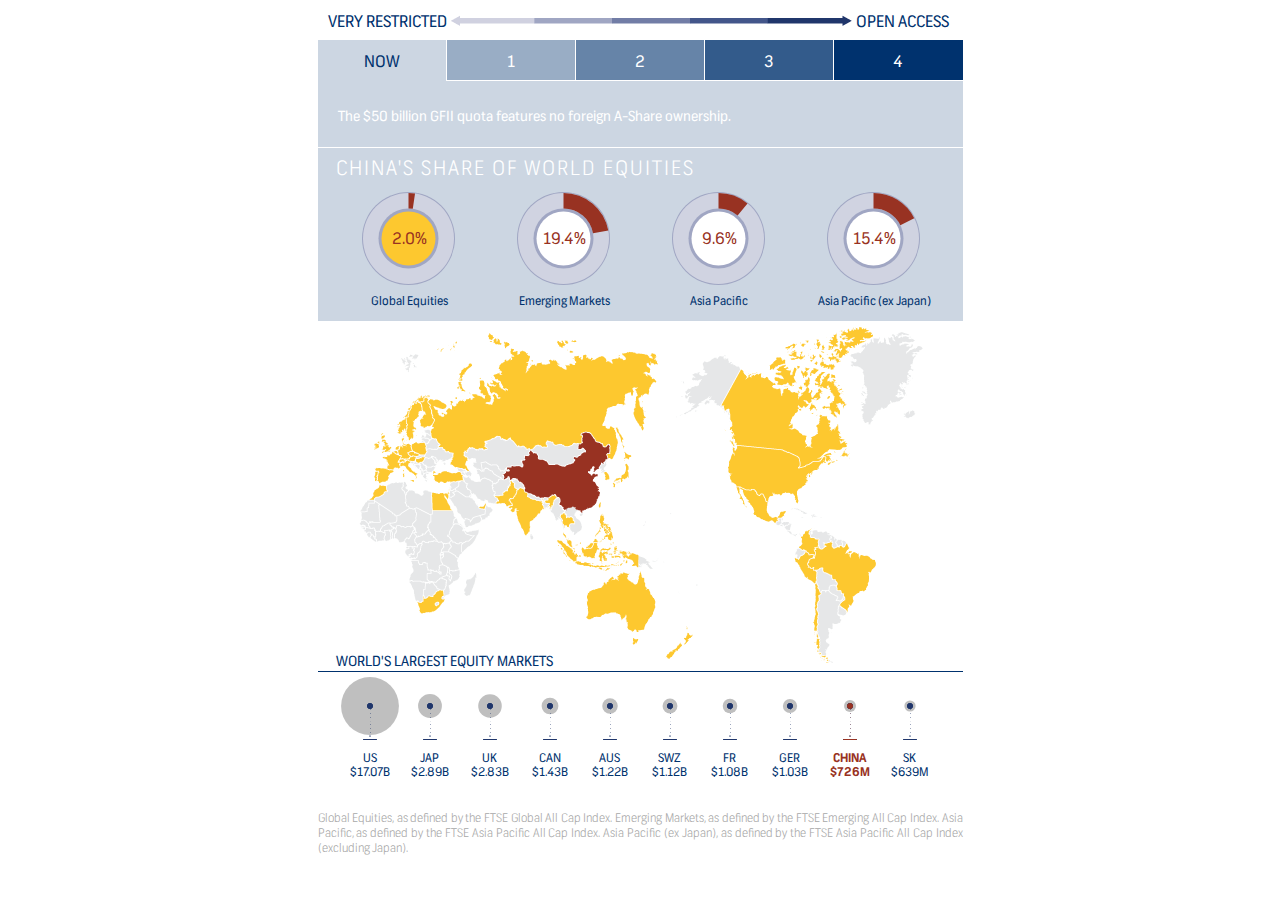
==== commit 36c2ede2: "Changed location of source text. Initial landing page chart selected. Fixed NaN bug." ====
--- a/index.html
+++ b/index.html
@@ -49,7 +49,7 @@
 									<circle fill="#A0A6C3" cx="46.5" cy="46.5" r="46.5"/>
 									<circle opacity="0.5" fill="#FFFFFF" cx="46.5" cy="46.5" r="45.5" />
 									<circle fill="#A0A6C3" cx="46.5" cy="46.5" r="30"/>
-									<circle class="dialCenter" fill="#FFFFFF" cx="46.5" cy="46.5" r="27"/>
+									<circle class="dialCenter selected" fill="#FFFFFF" cx="46.5" cy="46.5" r="27"/>
 								</g>
 							</svg>
 							<div class="percent r"></div>
@@ -58,10 +58,10 @@
 					<div class="lead b5">
 						Global Equities
 					</div>
-					<div class="copy w">
+					<!-- <div class="copy w">
 						As defined by the FTSE<br />
 						Global All Cap Index
-					</div>
+					</div> -->
 				</div>
 				<div class="region">
 					<div id="emerging" class="dial" data-map="emerging">
@@ -80,10 +80,10 @@
 					<div class="lead b5">
 						Emerging Markets
 					</div>
-					<div class="copy w">
+					<!-- <div class="copy w">
 						As defined by the FTSE<br />
 						Emerging All Cap Index
-					</div>
+					</div> -->
 				</div>
 				<div class="region">
 					<div id="pacific" class="dial" data-map="pacific">
@@ -102,10 +102,10 @@
 					<div class="lead b5">
 						Asia Pacific
 					</div>
-					<div class="copy w">
+					<!-- <div class="copy w">
 						As defined by the FTSE<br />
 						Asia Pacific All Cap Index
-					</div>
+					</div> -->
 				</div>
 				<div class="region">
 					<div id="nojapan" class="dial" data-map="nojapan">
@@ -124,18 +124,18 @@
 					<div class="lead b5">
 						Asia Pacific (ex Japan)
 					</div>
-					<div class="copy w">
+					<!-- <div class="copy w">
 						As defined by the FTSE<br />
 						Asia Pacific All Cap Index<br />
 						(excluding Japan)
-					</div>
+					</div> -->
 				</div>
 			</div>
 		</div>
 <!-- Maps -->
 		<div id="map">
 			<!-- Show Default China Map on Init -->
-			<img src="img/maps/china.png">
+			<img src="img/maps/global.png">
 		</div>
 <!-- Country Comparison -->
 		<div id="comparison" class="b5">
@@ -165,6 +165,10 @@
 				</div>
 			</div>
 		</div>
+<!-- Footer Sources -->
+		<div id="footer">
+			Global Equities, as defined by the FTSE Global All Cap Index. Emerging Markets, as defined by the FTSE Emerging All Cap Index. Asia Pacific, as defined by the FTSE Asia Pacific All Cap Index. Asia Pacific (ex Japan), as defined by the FTSE Asia Pacific All Cap Index (excluding Japan).
+		</div>
 	</div>
 <!-- JS -->
 	<script src="js/lib/ko.min.js" type="text/javascript"></script>
--- a/css/interactive.css
+++ b/css/interactive.css
@@ -122,7 +122,7 @@
 #interactiveWrapper {
 	position: relative;
 	width: 645px;
-	height: 828px;
+	height: 868px;
 	margin: 0 auto;
 	background-color: rgba(255, 255, 255, 1);
 	font-family: Frank;
@@ -238,7 +238,7 @@
 	top: 81px;
 	left: 0px;
 	width: 645px;
-	height: 280px;
+	height: 240px;
 }
 #dials .scenario {
 	position: absolute;
@@ -267,7 +267,7 @@
 	top: 107px;
 	left: 0px;
 	width: 617px;
-	height: 164px;
+	height: 125px;
 	padding: 4px 0 5px 0;
 	margin: 0 14px;
 }
@@ -341,7 +341,7 @@
 
 #map {
 	position: absolute;
-	top: 361px;
+	top: 321px;
 	left: 0px;
 	width: 645px;
 	height: 350px;
@@ -353,7 +353,7 @@
 
 #comparison {
 	position: absolute;
-	top: 684px;
+	top: 644px;
 	left: 0px;
 	width: 645px;
 	height: 144px;
@@ -387,6 +387,9 @@
 	font-size: 12px;
 	display: inline-block;
 }
+#comparison .countries #CHINA {
+	font-family: Frank-Bold;
+}
 #comparison .countries .country .circle {
 	position: absolute;
 	top: 0px;
@@ -431,6 +434,17 @@
 	width: 60px;
 	height: 16px;
 	text-align: center;
+}
+
+#footer {
+	position: absolute;
+	top: 810px;
+	width: 645px;
+	height: 50px;
+	font-family: Frank-Light;
+	font-size: 12px;
+	text-align: justify;
+	color: #a8a8a8;
 }
 /*
 Smartphone Styles
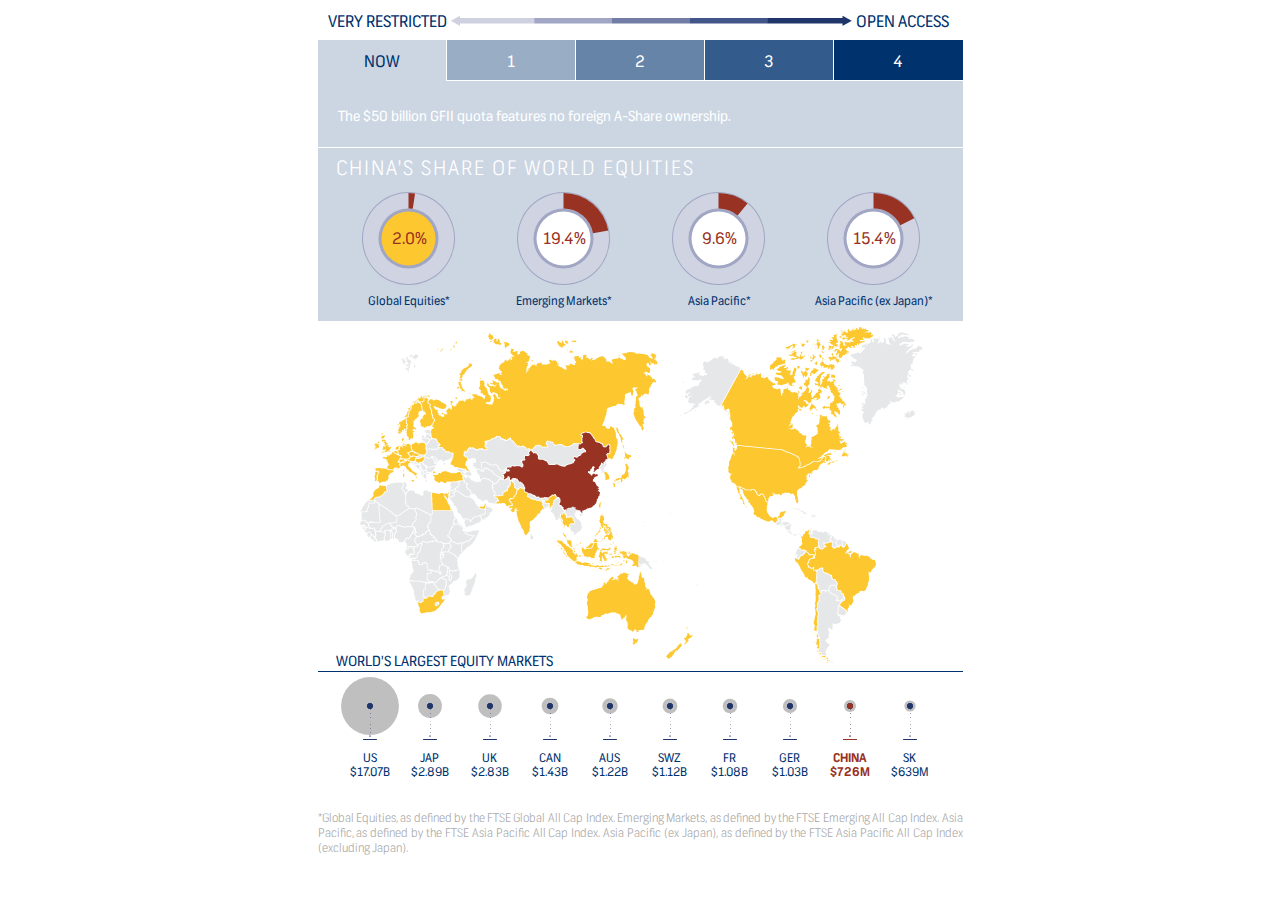
==== commit db3d79b7: "Fixed layout problem on tablet. Added * to sources." ====
--- a/index.html
+++ b/index.html
@@ -56,7 +56,7 @@
 						</div>
 					</div>
 					<div class="lead b5">
-						Global Equities
+						Global Equities*
 					</div>
 					<!-- <div class="copy w">
 						As defined by the FTSE<br />
@@ -78,7 +78,7 @@
 						</div>
 					</div>
 					<div class="lead b5">
-						Emerging Markets
+						Emerging Markets*
 					</div>
 					<!-- <div class="copy w">
 						As defined by the FTSE<br />
@@ -100,7 +100,7 @@
 						</div>
 					</div>
 					<div class="lead b5">
-						Asia Pacific
+						Asia Pacific*
 					</div>
 					<!-- <div class="copy w">
 						As defined by the FTSE<br />
@@ -122,7 +122,7 @@
 						</div>
 					</div>
 					<div class="lead b5">
-						Asia Pacific (ex Japan)
+						Asia Pacific (ex Japan)*
 					</div>
 					<!-- <div class="copy w">
 						As defined by the FTSE<br />
@@ -167,7 +167,7 @@
 		</div>
 <!-- Footer Sources -->
 		<div id="footer">
-			Global Equities, as defined by the FTSE Global All Cap Index. Emerging Markets, as defined by the FTSE Emerging All Cap Index. Asia Pacific, as defined by the FTSE Asia Pacific All Cap Index. Asia Pacific (ex Japan), as defined by the FTSE Asia Pacific All Cap Index (excluding Japan).
+			*Global Equities, as defined by the FTSE Global All Cap Index. Emerging Markets, as defined by the FTSE Emerging All Cap Index. Asia Pacific, as defined by the FTSE Asia Pacific All Cap Index. Asia Pacific (ex Japan), as defined by the FTSE Asia Pacific All Cap Index (excluding Japan).
 		</div>
 	</div>
 <!-- JS -->
--- a/css/interactive.css
+++ b/css/interactive.css
@@ -459,7 +459,7 @@
 		top: 0px;
 		left: 0px;
 		width: 320px;
-		height: 1370px;
+		height: 1450px;
 		margin: 0 auto;
 		background-color: rgba(255, 255, 255, 1);
 		font-family: Frank;
@@ -543,7 +543,7 @@
 		cursor: pointer;
 	}
 	#menu .nav .button:last-child {
-		width: 64px;
+		width: 63px;
 	}
 
 	/* Dials Styles */
@@ -706,8 +706,18 @@
 		height: 16px;
 		text-align: left;
 	}
-}
-
-
-
-
+	#footer {
+		position: absolute;
+		top: 1360px;
+		width: 320px;
+		height: 50px;
+		font-family: Frank-Light;
+		font-size: 12px;
+		text-align: justify;
+		color: #a8a8a8;
+	}
+}
+
+
+
+
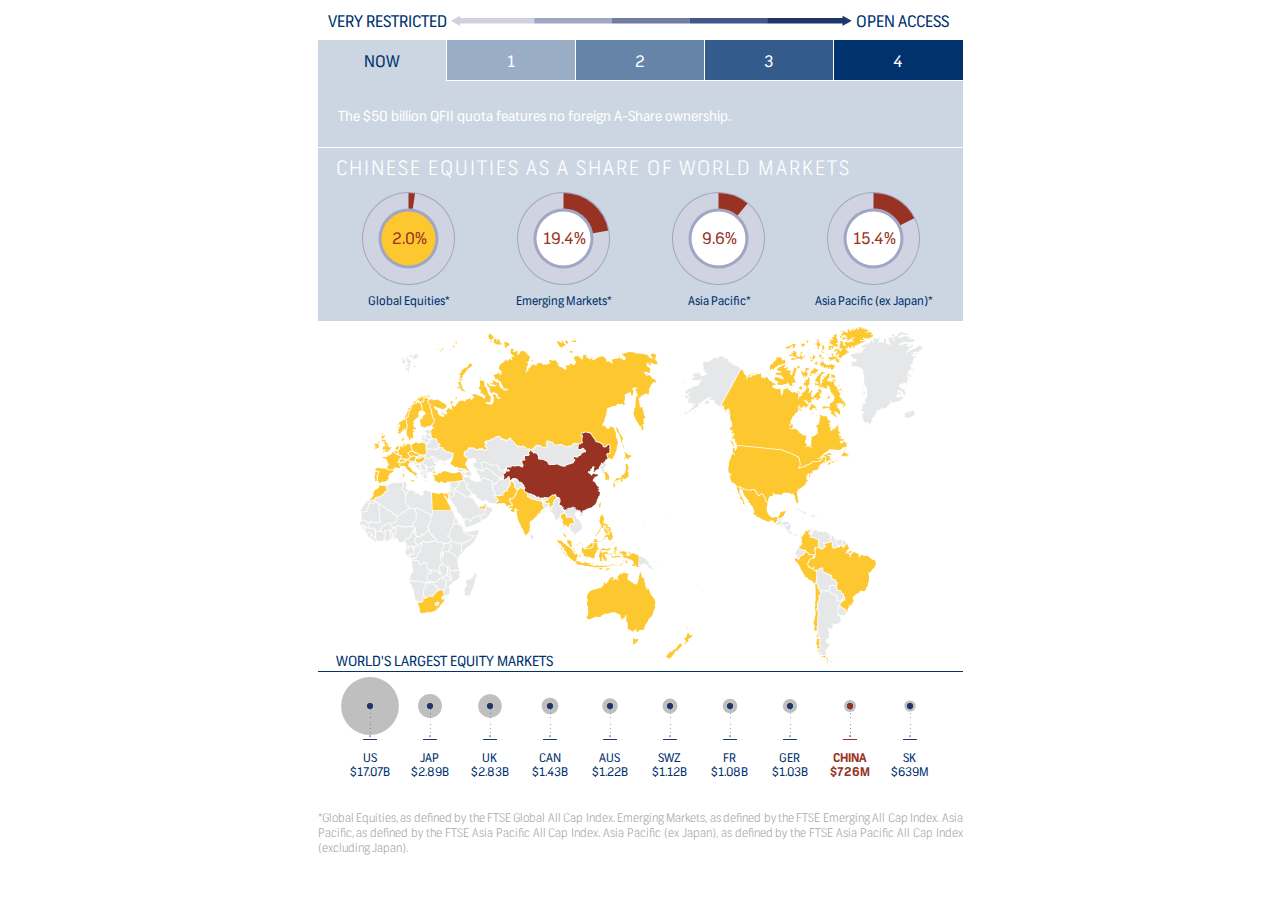
==== commit 40143fbe: "Updated verbiage" ====
--- a/index.html
+++ b/index.html
@@ -38,7 +38,7 @@
 		<div id="dials" class="bg1">
 			<div class="scenario w"></div>
 			<div class="head w">
-				CHINA'S SHARE OF WORLD EQUITIES
+				CHINESE EQUITIES AS A SHARE OF WORLD MARKETS
 			</div>
 			<div class="regions">
 				<div class="region">
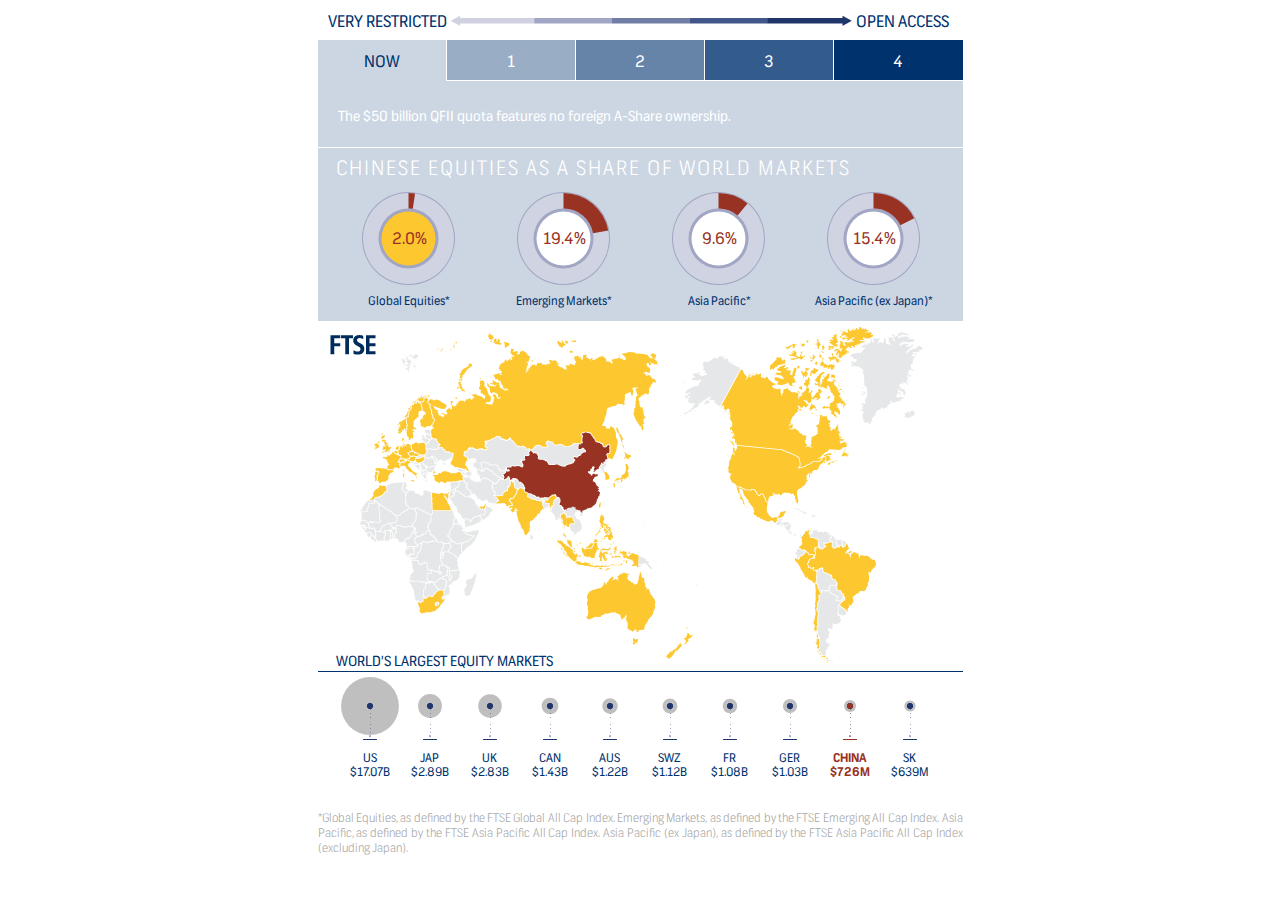
==== commit 164a4af3: "Fixed JS error in IE." ====
--- a/index.html
+++ b/index.html
@@ -10,6 +10,7 @@
 <html>
 <head>
 	<meta charset="utf-8" />
+	<meta http-equiv="X-UA-Compatible" content="IE=edge" />
 	<meta id="interactiveViewport" name="viewport" content="width=device-width" />
 <!-- CSS -->
 	<link href="css/interactive.css" type="text/css" rel="stylesheet" />
--- a/css/interactive.css
+++ b/css/interactive.css
@@ -14,26 +14,26 @@
 	font-family: Frank;
 	src: url(../font/Frank-Regular.otf);
 }
-@font-face {
+/*@font-face {
 	font-family: Frank-Italic;
 	src: url(../font/Frank-Italic.otf);
-}
+}*/
 @font-face {
 	font-family: Frank-Bold;
 	src: url(../font/Frank-Bold.otf);
 }
-@font-face {
+/*@font-face {
 	font-family: Frank-BoldItalic;
 	src: url(../font/Frank-BoldItalic.otf);
-}
+}*/
 @font-face {
 	font-family: Frank-Light;
 	src: url(../font/Frank-Light.otf);
 }
-@font-face {
+/*@font-face {
 	font-family: Frank-LightItalic;
 	src: url(../font/Frank-LightItalic.otf);
-}
+}*/
 @font-face {
 	font-family: Frank-Medium;
 	src: url(../font/Frank-Medium.otf);
@@ -459,7 +459,7 @@
 		top: 0px;
 		left: 0px;
 		width: 320px;
-		height: 1450px;
+		height: 1420px;
 		margin: 0 auto;
 		background-color: rgba(255, 255, 255, 1);
 		font-family: Frank;
@@ -553,7 +553,7 @@
 		top: 65px;
 		left: 0px;
 		width: 320px;
-		height: 448px;
+		height: 409px;
 	}
 	#dials .scenario {
 		position: absolute;
@@ -570,7 +570,7 @@
 		top: 49px;
 		left: 0px;
 		width: 224px;
-		height: 50px;
+		height: 74px;
 		padding: 8px 0 0 0;
 		margin: 0 78px 0 18px;
 		font-family: Frank-Light;
@@ -579,10 +579,10 @@
 	}
 	#dials .regions {
 		position: absolute;
-		top: 107px;
+		top: 132px;
 		left: 0px;
 		width: 292px;
-		height: 328px;
+		height: 264px;
 		padding: 8px 0 5px 0;
 		margin: 0 14px;
 	}
@@ -591,15 +591,15 @@
 		top: 0px;
 		left: 0px;
 		width: 132px;
-		height: 164px;
-		padding: 0 4px;
+		height: 120px;
+		padding: 8px 4px 0 4px;
 		display: inline-block;
 		font-size: 0px;
 		text-align: center;
 	}
 	#dials .regions .region .lead {
 		position: absolute;
-		top: 93px;
+		top: 99px;
 		left: 0px;
 		width: 148px;
 		height: 16px;
@@ -627,7 +627,7 @@
 
 	#comparison {
 		position: absolute;
-		top: 513px;
+		top: 474px;
 		left: 0px;
 		width: 320px;
 		height: 857px;
@@ -708,9 +708,9 @@
 	}
 	#footer {
 		position: absolute;
-		top: 1360px;
+		top: 1330px;
 		width: 320px;
-		height: 50px;
+		height: 78px;
 		font-family: Frank-Light;
 		font-size: 12px;
 		text-align: justify;
